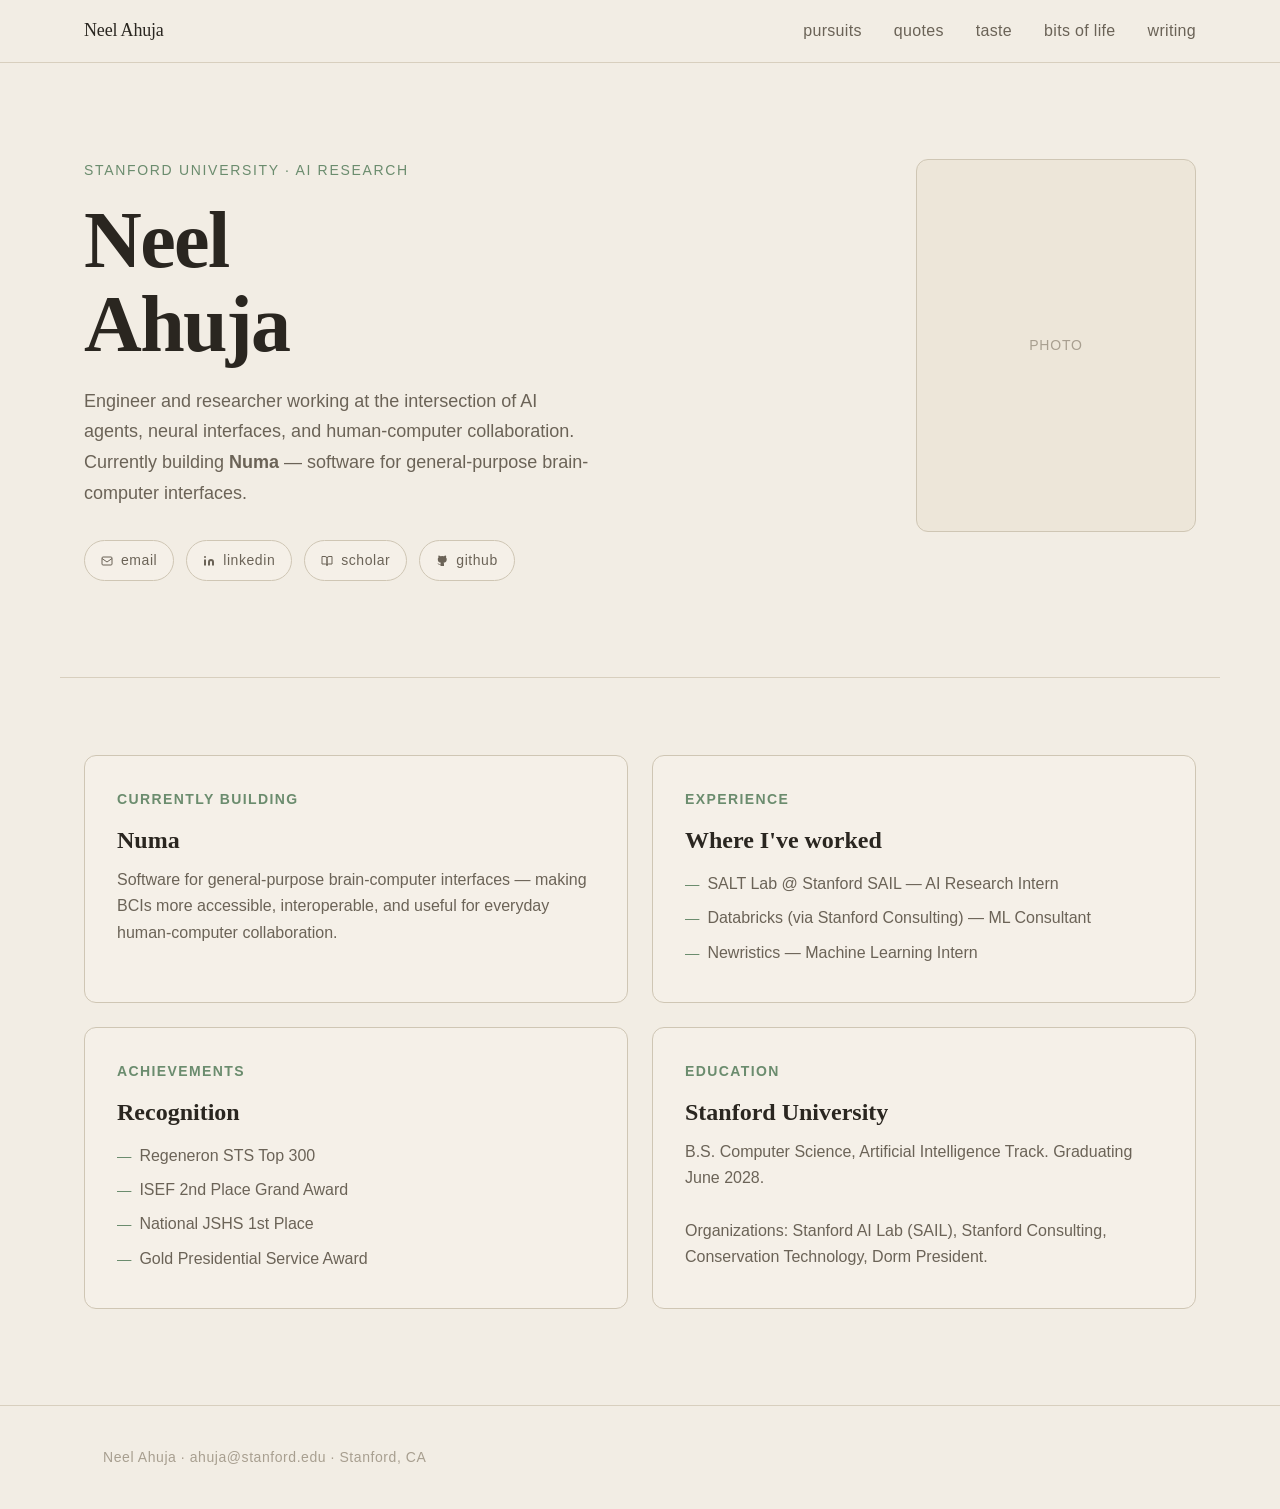
==== index.html @ 6a41023c "Initial commit" ====
<!DOCTYPE html>
<html lang="en">
<head>
  <meta charset="UTF-8" />
  <meta name="viewport" content="width=device-width, initial-scale=1.0" />
  <title>Neel Ahuja</title>
  <meta name="description" content="Neel Ahuja — AI researcher and engineer at Stanford. Building Numa, software for general-purpose BCIs." />
  <meta property="og:title" content="Neel Ahuja" />
  <meta property="og:description" content="AI researcher at Stanford. Building Numa." />
  <meta property="og:type" content="website" />
  <link rel="stylesheet" href="style.css" />
  <link rel="icon" href="data:image/svg+xml,<svg xmlns='http://www.w3.org/2000/svg' viewBox='0 0 32 32'><rect width='32' height='32' rx='6' fill='%236b8c6e'/><text x='16' y='22' text-anchor='middle' font-size='18' font-family='Georgia,serif' fill='white' font-weight='700'>N</text></svg>" />
</head>
<body>

<!-- NAV -->
<nav class="site-nav" id="site-nav">
  <div class="nav-inner">
    <a href="index.html" class="nav-logo">Neel Ahuja</a>
    <button class="nav-toggle" id="nav-toggle" aria-label="Toggle menu">
      <span></span><span></span><span></span>
    </button>
    <ul class="nav-links" id="nav-links">
      <li><a href="pursuits.html">pursuits</a></li>
      <li><a href="quotes.html">quotes</a></li>
      <li><a href="taste.html">taste</a></li>
      <li><a href="bits.html">bits of life</a></li>
      <li><a href="writing.html">writing</a></li>
    </ul>
  </div>
</nav>

<!-- HERO -->
<section class="home-hero">
  <div class="home-hero-inner">
    <!-- Left: text -->
    <div class="home-intro">
      <p class="home-intro-label">Stanford University · AI Research</p>
      <h1 class="home-name">Neel<br>Ahuja</h1>
      <p class="home-tagline">
        Engineer and researcher working at the intersection of AI agents, neural interfaces, and human-computer collaboration. Currently building <strong>Numa</strong> — software for general-purpose brain-computer interfaces.
      </p>
      <div class="home-links">
        <a href="mailto:ahuja@stanford.edu" class="home-link-pill">
          <svg width="12" height="12" viewBox="0 0 24 24" fill="none" stroke="currentColor" stroke-width="2"><rect x="2" y="4" width="20" height="16" rx="2"/><path d="m22 7-10 7L2 7"/></svg>
          email
        </a>
        <a href="https://www.linkedin.com/in/neel-ahuja-7161ba1ab/" target="_blank" rel="noopener" class="home-link-pill">
          <svg width="12" height="12" viewBox="0 0 24 24" fill="currentColor"><path d="M16 8a6 6 0 0 1 6 6v7h-4v-7a2 2 0 0 0-2-2 2 2 0 0 0-2 2v7h-4v-7a6 6 0 0 1 6-6z"/><rect x="2" y="9" width="4" height="12"/><circle cx="4" cy="4" r="2"/></svg>
          linkedin
        </a>
        <a href="https://scholar.google.com/citations?user=HmP7D2EAAAAJ&hl=en&oi=sra" target="_blank" rel="noopener" class="home-link-pill">
          <svg width="12" height="12" viewBox="0 0 24 24" fill="none" stroke="currentColor" stroke-width="2"><path d="M2 3h6a4 4 0 0 1 4 4v14a3 3 0 0 0-3-3H2z"/><path d="M22 3h-6a4 4 0 0 0-4 4v14a3 3 0 0 1 3-3h7z"/></svg>
          scholar
        </a>
        <a href="https://github.com/neelTheCoder" target="_blank" rel="noopener" class="home-link-pill">
          <svg width="12" height="12" viewBox="0 0 24 24" fill="currentColor"><path d="M9 19c-5 1.5-5-2.5-7-3m14 6v-3.87a3.37 3.37 0 0 0-.94-2.61c3.14-.35 6.44-1.54 6.44-7A5.44 5.44 0 0 0 20 4.77 5.07 5.07 0 0 0 19.91 1S18.73.65 16 2.48a13.38 13.38 0 0 0-7 0C6.27.65 5.09 1 5.09 1A5.07 5.07 0 0 0 5 4.77a5.44 5.44 0 0 0-1.5 3.78c0 5.42 3.3 6.61 6.44 7A3.37 3.37 0 0 0 9 18.13V22"/></svg>
          github
        </a>
      </div>
    </div>

    <!-- Right: photo -->
    <div class="home-photo-wrap">
      <div class="home-photo-frame">
        <span>photo</span>
      </div>
    </div>
  </div>
</section>

<hr class="section-divider" />

<!-- QUICK CARDS -->
<div class="home-sections">
  <div class="home-section-card">
    <p class="home-card-label">Currently building</p>
    <h2 class="home-card-title">Numa</h2>
    <p class="home-card-body">
      Software for general-purpose brain-computer interfaces — making BCIs more accessible, interoperable, and useful for everyday human-computer collaboration.
    </p>
  </div>

  <div class="home-section-card">
    <p class="home-card-label">Experience</p>
    <h2 class="home-card-title">Where I've worked</h2>
    <div class="home-card-body">
      <ul>
        <li>SALT Lab @ Stanford SAIL — AI Research Intern</li>
        <li>Databricks (via Stanford Consulting) — ML Consultant</li>
        <li>Newristics — Machine Learning Intern</li>
      </ul>
    </div>
  </div>

  <div class="home-section-card">
    <p class="home-card-label">Achievements</p>
    <h2 class="home-card-title">Recognition</h2>
    <div class="home-card-body">
      <ul>
        <li>Regeneron STS Top 300</li>
        <li>ISEF 2nd Place Grand Award</li>
        <li>National JSHS 1st Place</li>
        <li>Gold Presidential Service Award</li>
      </ul>
    </div>
  </div>

  <div class="home-section-card">
    <p class="home-card-label">Education</p>
    <h2 class="home-card-title">Stanford University</h2>
    <p class="home-card-body">
      B.S. Computer Science, Artificial Intelligence Track. Graduating June 2028.<br><br>
      Organizations: Stanford AI Lab (SAIL), Stanford Consulting, Conservation Technology, Dorm President.
    </p>
  </div>
</div>

<!-- FOOTER -->
<footer class="site-footer">
  <p>Neel Ahuja · ahuja@stanford.edu · Stanford, CA</p>
</footer>

<script>
  // Nav scroll behavior
  const nav = document.getElementById('site-nav');
  window.addEventListener('scroll', () => {
    nav.classList.toggle('site-nav--scrolled', window.scrollY > 10);
  });

  // Mobile toggle
  const toggle = document.getElementById('nav-toggle');
  const links  = document.getElementById('nav-links');
  toggle.addEventListener('click', () => links.classList.toggle('open'));

  // Active nav link
  document.querySelectorAll('.nav-links a').forEach(link => {
    if (link.href === window.location.href) link.classList.add('active');
  });
</script>
<script data-pplx-inline-edit>
(function(){
  if(window===window.top)return;
  function inlineAll(orig,clone){
    if(orig.nodeType!==1)return;
    try{
      var cs=getComputedStyle(orig);
      var t='';
      for(var i=0;i<cs.length;i++){t+=cs[i]+':'+cs.getPropertyValue(cs[i])+';';}
      clone.style.cssText=t;
    }catch(e){}
    var oc=orig.children,cc=clone.children;
    for(var j=0;j<oc.length&&j<cc.length;j++){inlineAll(oc[j],cc[j]);}
  }
  function stripExternal(clone){
    var imgs=clone.querySelectorAll('img');
    for(var i=0;i<imgs.length;i++){
      var s=imgs[i].getAttribute('src');
      if(s&&!s.startsWith('data:'))imgs[i].removeAttribute('src');
    }
    var all=clone.querySelectorAll('*');
    for(var i=0;i<all.length;i++){
      var st=all[i].style.cssText;
      if(st&&st.indexOf('url(')>=0){
        all[i].style.cssText=st.replace(/url\(["']?(?!data:)[^)"']*["']?\)/gi,'none');
      }
    }
  }
  window.addEventListener('message',function(e){
    if(!e.data||e.data.type!=='INLINE_EDIT_CAPTURE_REQUEST')return;
    var scrollX=window.scrollX||window.pageXOffset||0;
    var scrollY=window.scrollY||window.pageYOffset||0;
    var w=window.innerWidth,h=window.innerHeight;
    try{
      var clone=document.documentElement.cloneNode(true);
      var rm=clone.querySelectorAll('script,link[rel="stylesheet"],style');
      for(var i=0;i<rm.length;i++){rm[i].remove();}
      inlineAll(document.documentElement,clone);
      stripExternal(clone);
      var html=new XMLSerializer().serializeToString(clone);
      var svg='<svg xmlns="http://www.w3.org/2000/svg" width="'+w+'" height="'+h+'">'
        +'<foreignObject width="100%" height="100%">'
        +'<div xmlns="http://www.w3.org/1999/xhtml" style="width:'+w+'px;height:'+h+'px;overflow:hidden">'
        +'<div style="transform:translate(-'+scrollX+'px,-'+scrollY+'px);transform-origin:top left">'
        +html+'</div></div></foreignObject></svg>';
      var svgUrl='data:image/svg+xml;charset=utf-8,'+encodeURIComponent(svg);
      var img=new Image();
      img.onload=function(){
        var c=document.createElement('canvas');c.width=w;c.height=h;
        c.getContext('2d').drawImage(img,0,0);
        window.parent.postMessage({type:'INLINE_EDIT_SCREENSHOT_RESULT',dataUrl:c.toDataURL('image/png'),scrollX:scrollX,scrollY:scrollY},'*');
      };
      img.onerror=function(){
        window.parent.postMessage({type:'INLINE_EDIT_SCREENSHOT_RESULT',dataUrl:null,scrollX:scrollX,scrollY:scrollY},'*');
      };
      img.src=svgUrl;
    }catch(err){
      window.parent.postMessage({type:'INLINE_EDIT_SCREENSHOT_RESULT',dataUrl:null,scrollX:scrollX,scrollY:scrollY},'*');
    }
  });
})();
</script></body>
</html>
---- style.css ----
/* ─── FONTS ─────────────────────────────────────────────────────────── */
@import url('https://api.fontshare.com/v2/css?f[]=zodiak@400,500,700&f[]=satoshi@300,400,500,600&display=swap');

/* ─── DESIGN TOKENS ──────────────────────────────────────────────────── */
:root {
  /* Type scale */
  --text-xs:   clamp(0.75rem,  0.7rem  + 0.25vw, 0.875rem);
  --text-sm:   clamp(0.875rem, 0.8rem  + 0.35vw, 1rem);
  --text-base: clamp(1rem,     0.95rem + 0.25vw, 1.125rem);
  --text-lg:   clamp(1.125rem, 1rem    + 0.75vw, 1.5rem);
  --text-xl:   clamp(1.5rem,   1.2rem  + 1.25vw, 2.25rem);
  --text-2xl:  clamp(2rem,     1.2rem  + 2.5vw,  3.5rem);
  --text-hero: clamp(2.5rem,   1rem    + 5vw,     5.5rem);

  /* Spacing */
  --space-1:  0.25rem;
  --space-2:  0.5rem;
  --space-3:  0.75rem;
  --space-4:  1rem;
  --space-5:  1.25rem;
  --space-6:  1.5rem;
  --space-8:  2rem;
  --space-10: 2.5rem;
  --space-12: 3rem;
  --space-16: 4rem;
  --space-20: 5rem;
  --space-24: 6rem;

  /* Radius */
  --radius-sm: 0.375rem;
  --radius-md: 0.5rem;
  --radius-lg: 0.75rem;
  --radius-full: 9999px;

  /* Transitions */
  --transition: 180ms cubic-bezier(0.16, 1, 0.3, 1);

  /* Content widths */
  --content-narrow:  640px;
  --content-default: 920px;
  --content-wide:    1160px;

  /* Fonts */
  --font-display: 'Zodiak', 'Georgia', serif;
  --font-body:    'Satoshi', 'Helvetica Neue', sans-serif;

  /* ── PALETTE: Tan + Sage ──────────────────────────────────────────── */
  /* Backgrounds */
  --color-bg:               #f2ede4;   /* warm tan parchment */
  --color-surface:          #f5f0e8;
  --color-surface-2:        #f8f4ee;
  --color-surface-offset:   #ede6d9;
  --color-divider:          #d8cfbe;
  --color-border:           #cfc6b4;

  /* Text */
  --color-text:             #2a2620;
  --color-text-muted:       #6b6357;
  --color-text-faint:       #a89f90;
  --color-text-inverse:     #f5f0e8;

  /* Primary accent: sage green */
  --color-primary:          #6b8c6e;
  --color-primary-hover:    #526b55;
  --color-primary-active:   #3d5240;
  --color-primary-highlight:#d4e0d5;
  --color-primary-subtle:   #e8efe8;

  /* Shadows */
  --shadow-sm: 0 1px 2px  rgba(42, 38, 32, 0.06);
  --shadow-md: 0 4px 12px rgba(42, 38, 32, 0.08);
  --shadow-lg: 0 12px 32px rgba(42, 38, 32, 0.12);
}

/* ─── BASE RESET ─────────────────────────────────────────────────────── */
*, *::before, *::after {
  box-sizing: border-box;
  margin: 0;
  padding: 0;
}

html {
  -webkit-font-smoothing: antialiased;
  -moz-osx-font-smoothing: grayscale;
  text-rendering: optimizeLegibility;
  scroll-behavior: smooth;
  scroll-padding-top: var(--space-16);
}

body {
  min-height: 100dvh;
  line-height: 1.65;
  font-family: var(--font-body);
  font-size: var(--text-base);
  color: var(--color-text);
  background-color: var(--color-bg);
}

img, picture, video, canvas, svg {
  display: block;
  max-width: 100%;
  height: auto;
}

ul[role='list'], ol[role='list'] { list-style: none; }

input, button, textarea, select { font: inherit; color: inherit; }

h1, h2, h3, h4, h5, h6 {
  text-wrap: balance;
  line-height: 1.15;
  font-family: var(--font-display);
}

p, li, figcaption {
  text-wrap: pretty;
  max-width: 68ch;
}

::selection {
  background: rgba(107, 140, 110, 0.2);
  color: var(--color-text);
}

:focus-visible {
  outline: 2px solid var(--color-primary);
  outline-offset: 3px;
  border-radius: var(--radius-sm);
}

@media (prefers-reduced-motion: reduce) {
  *, *::before, *::after {
    animation-duration: 0.01ms !important;
    transition-duration: 0.01ms !important;
    scroll-behavior: auto !important;
  }
}

button { cursor: pointer; background: none; border: none; }
a { color: inherit; text-decoration: none; }
a:hover { color: var(--color-primary); }

/* ─── LAYOUT HELPERS ─────────────────────────────────────────────────── */
.container {
  width: 100%;
  max-width: var(--content-default);
  margin-inline: auto;
  padding-inline: var(--space-6);
}

.container--narrow {
  max-width: var(--content-narrow);
}

.container--wide {
  max-width: var(--content-wide);
}

/* ─── NAV ─────────────────────────────────────────────────────────────── */
.site-nav {
  position: sticky;
  top: 0;
  z-index: 50;
  background: rgba(242, 237, 228, 0.88);
  backdrop-filter: blur(14px);
  -webkit-backdrop-filter: blur(14px);
  border-bottom: 1px solid var(--color-divider);
  transition: box-shadow var(--transition);
}

.site-nav--scrolled {
  box-shadow: var(--shadow-sm);
}

.nav-inner {
  display: flex;
  align-items: center;
  justify-content: space-between;
  padding-block: var(--space-4);
  max-width: var(--content-wide);
  margin-inline: auto;
  padding-inline: var(--space-6);
}

.nav-logo {
  font-family: var(--font-display);
  font-size: var(--text-base);
  font-weight: 500;
  letter-spacing: -0.01em;
  color: var(--color-text);
  transition: color var(--transition);
}

.nav-logo:hover { color: var(--color-primary); }

.nav-links {
  display: flex;
  align-items: center;
  gap: var(--space-8);
  list-style: none;
}

.nav-links a {
  font-size: var(--text-sm);
  font-weight: 500;
  color: var(--color-text-muted);
  letter-spacing: 0.02em;
  text-transform: lowercase;
  transition: color var(--transition);
  position: relative;
}

.nav-links a::after {
  content: '';
  position: absolute;
  bottom: -2px;
  left: 0;
  width: 0;
  height: 1px;
  background: var(--color-primary);
  transition: width var(--transition);
}

.nav-links a:hover,
.nav-links a.active {
  color: var(--color-primary);
}

.nav-links a:hover::after,
.nav-links a.active::after {
  width: 100%;
}

/* Hamburger mobile */
.nav-toggle {
  display: none;
  flex-direction: column;
  gap: 5px;
  padding: var(--space-2);
  color: var(--color-text);
}

.nav-toggle span {
  display: block;
  width: 22px;
  height: 1.5px;
  background: currentColor;
  transition: transform var(--transition), opacity var(--transition);
}

@media (max-width: 640px) {
  .nav-toggle { display: flex; }
  .nav-links {
    display: none;
    position: absolute;
    top: 100%;
    left: 0;
    right: 0;
    flex-direction: column;
    gap: 0;
    background: var(--color-surface);
    border-bottom: 1px solid var(--color-divider);
    padding: var(--space-4) var(--space-6);
  }
  .nav-links.open { display: flex; }
  .nav-links li { padding-block: var(--space-3); }
  .nav-links a::after { display: none; }
}

/* ─── PAGE WRAPPER ───────────────────────────────────────────────────── */
.page-content {
  padding-block: clamp(var(--space-12), 8vw, var(--space-24));
}

/* ─── FOOTER ─────────────────────────────────────────────────────────── */
.site-footer {
  border-top: 1px solid var(--color-divider);
  padding-block: var(--space-10);
  text-align: center;
  font-size: var(--text-xs);
  color: var(--color-text-faint);
  letter-spacing: 0.04em;
}

/* ─── HOME PAGE ──────────────────────────────────────────────────────── */
.home-hero {
  padding-block: clamp(var(--space-16), 10vw, var(--space-24));
}

.home-hero-inner {
  display: grid;
  grid-template-columns: 1fr 280px;
  gap: var(--space-16);
  align-items: start;
  max-width: var(--content-wide);
  margin-inline: auto;
  padding-inline: var(--space-6);
}

.home-intro-label {
  font-size: var(--text-xs);
  font-weight: 500;
  letter-spacing: 0.12em;
  text-transform: uppercase;
  color: var(--color-primary);
  margin-bottom: var(--space-4);
}

.home-name {
  font-size: var(--text-hero);
  font-weight: 700;
  font-family: var(--font-display);
  letter-spacing: -0.02em;
  color: var(--color-text);
  margin-bottom: var(--space-5);
  line-height: 1.05;
}

.home-tagline {
  font-size: var(--text-base);
  color: var(--color-text-muted);
  max-width: 52ch;
  line-height: 1.7;
  margin-bottom: var(--space-8);
}

.home-links {
  display: flex;
  flex-wrap: wrap;
  gap: var(--space-3);
}

.home-link-pill {
  display: inline-flex;
  align-items: center;
  gap: var(--space-2);
  font-size: var(--text-xs);
  font-weight: 500;
  letter-spacing: 0.04em;
  padding: var(--space-2) var(--space-4);
  border: 1px solid var(--color-border);
  border-radius: var(--radius-full);
  background: var(--color-surface);
  color: var(--color-text-muted);
  transition: all var(--transition);
}

.home-link-pill:hover {
  background: var(--color-primary-subtle);
  border-color: var(--color-primary);
  color: var(--color-primary);
}

.home-photo-wrap {
  position: relative;
}

.home-photo-frame {
  width: 100%;
  aspect-ratio: 3/4;
  background: var(--color-surface-offset);
  border: 1px solid var(--color-border);
  border-radius: var(--radius-lg);
  display: flex;
  align-items: center;
  justify-content: center;
  color: var(--color-text-faint);
  font-size: var(--text-xs);
  letter-spacing: 0.06em;
  text-transform: uppercase;
  overflow: hidden;
}

.home-photo-frame img {
  width: 100%;
  height: 100%;
  object-fit: cover;
}

/* Home lower sections */
.home-sections {
  max-width: var(--content-wide);
  margin-inline: auto;
  padding-inline: var(--space-6);
  padding-bottom: clamp(var(--space-12), 8vw, var(--space-24));
  display: grid;
  grid-template-columns: 1fr 1fr;
  gap: var(--space-6);
}

.home-section-card {
  background: var(--color-surface);
  border: 1px solid var(--color-border);
  border-radius: var(--radius-lg);
  padding: var(--space-8);
  transition: box-shadow var(--transition), transform var(--transition);
}

.home-section-card:hover {
  box-shadow: var(--shadow-md);
  transform: translateY(-2px);
}

.home-card-label {
  font-size: var(--text-xs);
  font-weight: 600;
  letter-spacing: 0.1em;
  text-transform: uppercase;
  color: var(--color-primary);
  margin-bottom: var(--space-4);
}

.home-card-title {
  font-family: var(--font-display);
  font-size: var(--text-lg);
  font-weight: 600;
  margin-bottom: var(--space-3);
  color: var(--color-text);
}

.home-card-body {
  font-size: var(--text-sm);
  color: var(--color-text-muted);
  line-height: 1.65;
}

.home-card-body ul {
  list-style: none;
  padding: 0;
}

.home-card-body li {
  padding-block: var(--space-1);
  max-width: none;
}

.home-card-body li::before {
  content: '—';
  color: var(--color-primary);
  margin-right: var(--space-2);
  font-size: 0.9em;
}

/* Divider */
.section-divider {
  max-width: var(--content-wide);
  margin-inline: auto;
  padding-inline: var(--space-6);
  border: none;
  border-top: 1px solid var(--color-divider);
  margin-bottom: clamp(var(--space-12), 6vw, var(--space-20));
}

/* ─── PURSUITS PAGE ──────────────────────────────────────────────────── */
.pursuits-header {
  max-width: var(--content-default);
  margin-inline: auto;
  padding-inline: var(--space-6);
  margin-bottom: var(--space-12);
}

.page-label {
  font-size: var(--text-xs);
  font-weight: 600;
  letter-spacing: 0.12em;
  text-transform: uppercase;
  color: var(--color-primary);
  margin-bottom: var(--space-3);
}

.page-title {
  font-family: var(--font-display);
  font-size: var(--text-2xl);
  font-weight: 700;
  letter-spacing: -0.02em;
  color: var(--color-text);
  margin-bottom: var(--space-4);
}

.page-subtitle {
  font-size: var(--text-base);
  color: var(--color-text-muted);
  max-width: 56ch;
  line-height: 1.7;
}

.pursuits-list {
  max-width: var(--content-default);
  margin-inline: auto;
  padding-inline: var(--space-6);
  display: flex;
  flex-direction: column;
  gap: var(--space-10);
}

.pursuit-card {
  background: var(--color-surface);
  border: 1px solid var(--color-border);
  border-radius: var(--radius-lg);
  padding: var(--space-10);
  position: relative;
  overflow: hidden;
}

.pursuit-card::before {
  content: '';
  position: absolute;
  top: 0;
  left: 0;
  width: 3px;
  height: 100%;
  background: var(--color-primary);
  opacity: 0.6;
}

.pursuit-org {
  font-size: var(--text-xs);
  font-weight: 600;
  letter-spacing: 0.1em;
  text-transform: uppercase;
  color: var(--color-primary);
  margin-bottom: var(--space-2);
}

.pursuit-role {
  font-family: var(--font-display);
  font-size: var(--text-xl);
  font-weight: 600;
  color: var(--color-text);
  margin-bottom: var(--space-2);
}

.pursuit-meta {
  font-size: var(--text-xs);
  color: var(--color-text-faint);
  letter-spacing: 0.03em;
  margin-bottom: var(--space-6);
  display: flex;
  gap: var(--space-4);
  flex-wrap: wrap;
}

.pursuit-meta-tag {
  display: inline-flex;
  align-items: center;
  gap: var(--space-1);
  padding: 2px var(--space-3);
  background: var(--color-primary-subtle);
  border-radius: var(--radius-full);
  color: var(--color-primary);
  font-size: var(--text-xs);
  font-weight: 500;
}

.pursuit-bullets {
  list-style: none;
  padding: 0;
  display: flex;
  flex-direction: column;
  gap: var(--space-3);
}

.pursuit-bullets li {
  font-size: var(--text-sm);
  color: var(--color-text-muted);
  line-height: 1.7;
  padding-left: var(--space-5);
  position: relative;
  max-width: none;
}

.pursuit-bullets li::before {
  content: '→';
  position: absolute;
  left: 0;
  color: var(--color-primary);
  font-size: 0.85em;
}

/* Also building section */
.pursuit-building {
  background: var(--color-primary-subtle);
  border: 1px solid var(--color-primary-highlight);
}

.pursuit-building::before {
  background: var(--color-primary-active);
  opacity: 1;
}

/* ─── QUOTES PAGE ─────────────────────────────────────────────────────── */
.quotes-grid {
  max-width: var(--content-default);
  margin-inline: auto;
  padding-inline: var(--space-6);
  display: flex;
  flex-direction: column;
  gap: var(--space-10);
}

.quote-block {
  padding: var(--space-8) 0;
  border-bottom: 1px solid var(--color-divider);
}

.quote-block:last-child {
  border-bottom: none;
}

.quote-text {
  font-family: var(--font-display);
  font-size: var(--text-xl);
  font-weight: 500;
  line-height: 1.45;
  color: var(--color-text);
  margin-bottom: var(--space-4);
  font-style: italic;
}

.quote-attr {
  font-size: var(--text-sm);
  color: var(--color-text-muted);
  letter-spacing: 0.03em;
}

/* ─── TASTE PAGE ─────────────────────────────────────────────────────── */
.taste-content {
  max-width: var(--content-narrow);
  margin-inline: auto;
  padding-inline: var(--space-6);
}

.taste-list {
  list-style: none;
  padding: 0;
  display: flex;
  flex-direction: column;
  gap: var(--space-4);
}

.taste-list li {
  font-size: var(--text-base);
  color: var(--color-text-muted);
  line-height: 1.65;
  display: flex;
  align-items: baseline;
  gap: var(--space-3);
  max-width: none;
}

.taste-list li::before {
  content: '·';
  color: var(--color-primary);
  font-size: 1.4em;
  line-height: 1;
  flex-shrink: 0;
}

/* ─── BITS OF LIFE PAGE ─────────────────────────────────────────────── */
.bits-grid {
  max-width: var(--content-wide);
  margin-inline: auto;
  padding-inline: var(--space-6);
  display: grid;
  grid-template-columns: repeat(3, 1fr);
  gap: var(--space-4);
}

.bits-photo {
  aspect-ratio: 1;
  background: var(--color-surface-offset);
  border-radius: var(--radius-md);
  border: 1px solid var(--color-border);
  overflow: hidden;
  transition: transform var(--transition), box-shadow var(--transition);
}

.bits-photo:hover {
  transform: scale(1.01);
  box-shadow: var(--shadow-md);
}

.bits-photo img {
  width: 100%;
  height: 100%;
  object-fit: cover;
}

.bits-photo-placeholder {
  width: 100%;
  height: 100%;
  display: flex;
  align-items: center;
  justify-content: center;
  color: var(--color-text-faint);
  font-size: var(--text-xs);
  letter-spacing: 0.06em;
  text-transform: uppercase;
  background: var(--color-surface-offset);
}

.bits-photo.large {
  grid-column: span 2;
  aspect-ratio: 2;
}

/* ─── WRITING PAGE ─────────────────────────────────────────────────── */
.writing-list {
  max-width: var(--content-default);
  margin-inline: auto;
  padding-inline: var(--space-6);
  display: flex;
  flex-direction: column;
  gap: 0;
}

.writing-item {
  display: flex;
  align-items: baseline;
  justify-content: space-between;
  gap: var(--space-8);
  padding-block: var(--space-6);
  border-bottom: 1px solid var(--color-divider);
  cursor: pointer;
  transition: color var(--transition);
}

.writing-item:hover .writing-title { color: var(--color-primary); }

.writing-title {
  font-family: var(--font-display);
  font-size: var(--text-lg);
  font-weight: 500;
  color: var(--color-text);
  transition: color var(--transition);
}

.writing-meta {
  font-size: var(--text-xs);
  color: var(--color-text-faint);
  white-space: nowrap;
  letter-spacing: 0.04em;
}

/* Article view */
.article-content {
  max-width: var(--content-narrow);
  margin-inline: auto;
  padding-inline: var(--space-6);
}

.article-header {
  margin-bottom: var(--space-12);
}

.article-title {
  font-family: var(--font-display);
  font-size: var(--text-2xl);
  font-weight: 700;
  letter-spacing: -0.02em;
  margin-bottom: var(--space-4);
  line-height: 1.15;
}

.article-meta {
  font-size: var(--text-xs);
  color: var(--color-text-faint);
  letter-spacing: 0.04em;
}

.article-body {
  font-size: var(--text-base);
  line-height: 1.8;
  color: var(--color-text-muted);
}

.article-body p { margin-bottom: var(--space-6); }
.article-body h2 {
  font-family: var(--font-display);
  font-size: var(--text-lg);
  font-weight: 600;
  color: var(--color-text);
  margin-top: var(--space-10);
  margin-bottom: var(--space-4);
}

.article-back {
  display: inline-flex;
  align-items: center;
  gap: var(--space-2);
  font-size: var(--text-sm);
  color: var(--color-text-muted);
  margin-bottom: var(--space-8);
  transition: color var(--transition);
}

.article-back:hover { color: var(--color-primary); }

/* ─── RESPONSIVE ─────────────────────────────────────────────────────── */
@media (max-width: 800px) {
  .home-hero-inner {
    grid-template-columns: 1fr;
    gap: var(--space-10);
  }
  .home-photo-wrap { order: -1; }
  .home-photo-frame {
    width: 160px;
    aspect-ratio: 1;
    border-radius: var(--radius-full);
    margin-inline: auto;
  }
  .home-sections {
    grid-template-columns: 1fr;
  }
  .bits-grid {
    grid-template-columns: repeat(2, 1fr);
  }
  .bits-photo.large {
    grid-column: span 2;
  }
}

@media (max-width: 480px) {
  .bits-grid {
    grid-template-columns: 1fr 1fr;
    gap: var(--space-3);
  }
  .writing-item {
    flex-direction: column;
    gap: var(--space-2);
  }
}
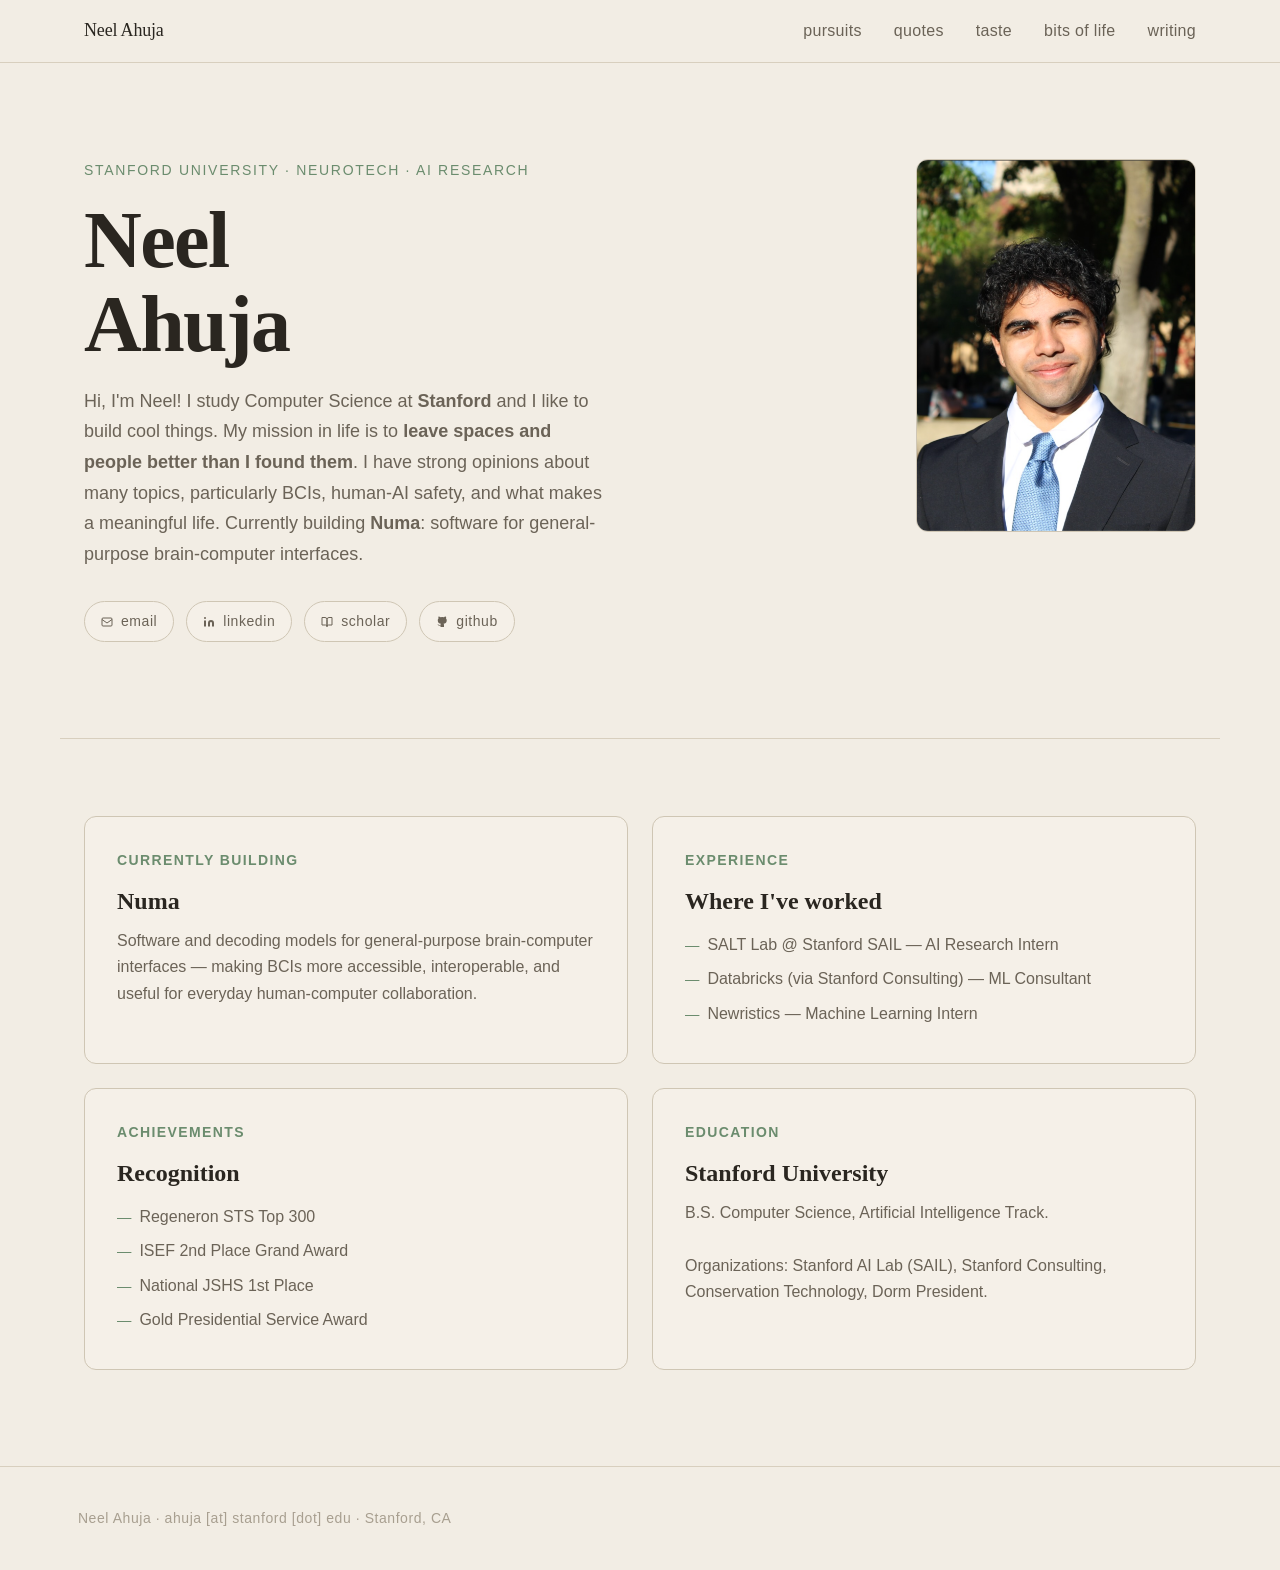
==== commit f50beae8: "update website" ====
--- a/index.html
+++ b/index.html
@@ -35,10 +35,10 @@
   <div class="home-hero-inner">
     <!-- Left: text -->
     <div class="home-intro">
-      <p class="home-intro-label">Stanford University · AI Research</p>
+      <p class="home-intro-label">Stanford University · Neurotech · AI Research</p>
       <h1 class="home-name">Neel<br>Ahuja</h1>
       <p class="home-tagline">
-        Engineer and researcher working at the intersection of AI agents, neural interfaces, and human-computer collaboration. Currently building <strong>Numa</strong> — software for general-purpose brain-computer interfaces.
+        Hi, I'm Neel! I study Computer Science at <strong>Stanford</strong> and I like to build cool things. My mission in life is to <strong>leave spaces and people better than I found them</strong>. I have strong opinions about many topics, particularly BCIs, human-AI safety, and what makes a meaningful life. Currently building <strong>Numa</strong>: software for general-purpose brain-computer interfaces.
       </p>
       <div class="home-links">
         <a href="mailto:ahuja@stanford.edu" class="home-link-pill">
@@ -63,7 +63,14 @@
     <!-- Right: photo -->
     <div class="home-photo-wrap">
       <div class="home-photo-frame">
-        <span>photo</span>
+        <img
+          src="headshot.png"
+          alt="Neel Ahuja"
+          width="300"
+          height="300"
+          loading="eager"
+          style="width: 100%; height: 100%; object-fit: cover; display: block;"
+        />
       </div>
     </div>
   </div>
@@ -77,7 +84,7 @@
     <p class="home-card-label">Currently building</p>
     <h2 class="home-card-title">Numa</h2>
     <p class="home-card-body">
-      Software for general-purpose brain-computer interfaces — making BCIs more accessible, interoperable, and useful for everyday human-computer collaboration.
+      Software and decoding models for general-purpose brain-computer interfaces — making BCIs more accessible, interoperable, and useful for everyday human-computer collaboration.
     </p>
   </div>
 
@@ -110,7 +117,7 @@
     <p class="home-card-label">Education</p>
     <h2 class="home-card-title">Stanford University</h2>
     <p class="home-card-body">
-      B.S. Computer Science, Artificial Intelligence Track. Graduating June 2028.<br><br>
+      B.S. Computer Science, Artificial Intelligence Track.<br><br>
       Organizations: Stanford AI Lab (SAIL), Stanford Consulting, Conservation Technology, Dorm President.
     </p>
   </div>
@@ -118,7 +125,7 @@
 
 <!-- FOOTER -->
 <footer class="site-footer">
-  <p>Neel Ahuja · ahuja@stanford.edu · Stanford, CA</p>
+  <p>Neel Ahuja · ahuja [at] stanford [dot] edu · Stanford, CA</p>
 </footer>
 
 <script>
--- a/style.css
+++ b/style.css
@@ -456,7 +456,7 @@
   max-width: var(--content-default);
   margin-inline: auto;
   padding-inline: var(--space-6);
-  margin-bottom: var(--space-12);
+  margin-bottom: var(--space-10);
 }
 
 .page-label {
@@ -625,9 +625,13 @@
 
 /* ─── TASTE PAGE ─────────────────────────────────────────────────────── */
 .taste-content {
-  max-width: var(--content-narrow);
-  margin-inline: auto;
-  padding-inline: var(--space-6);
+  max-width: var(--content-default);
+  margin-inline: auto;
+  padding-inline: var(--space-8);
+}
+
+.taste-page .pursuits-header {
+  margin-bottom: var(--space-4);
 }
 
 .taste-list {
@@ -635,7 +639,7 @@
   padding: 0;
   display: flex;
   flex-direction: column;
-  gap: var(--space-4);
+  gap: var(--space-3);
 }
 
 .taste-list li {
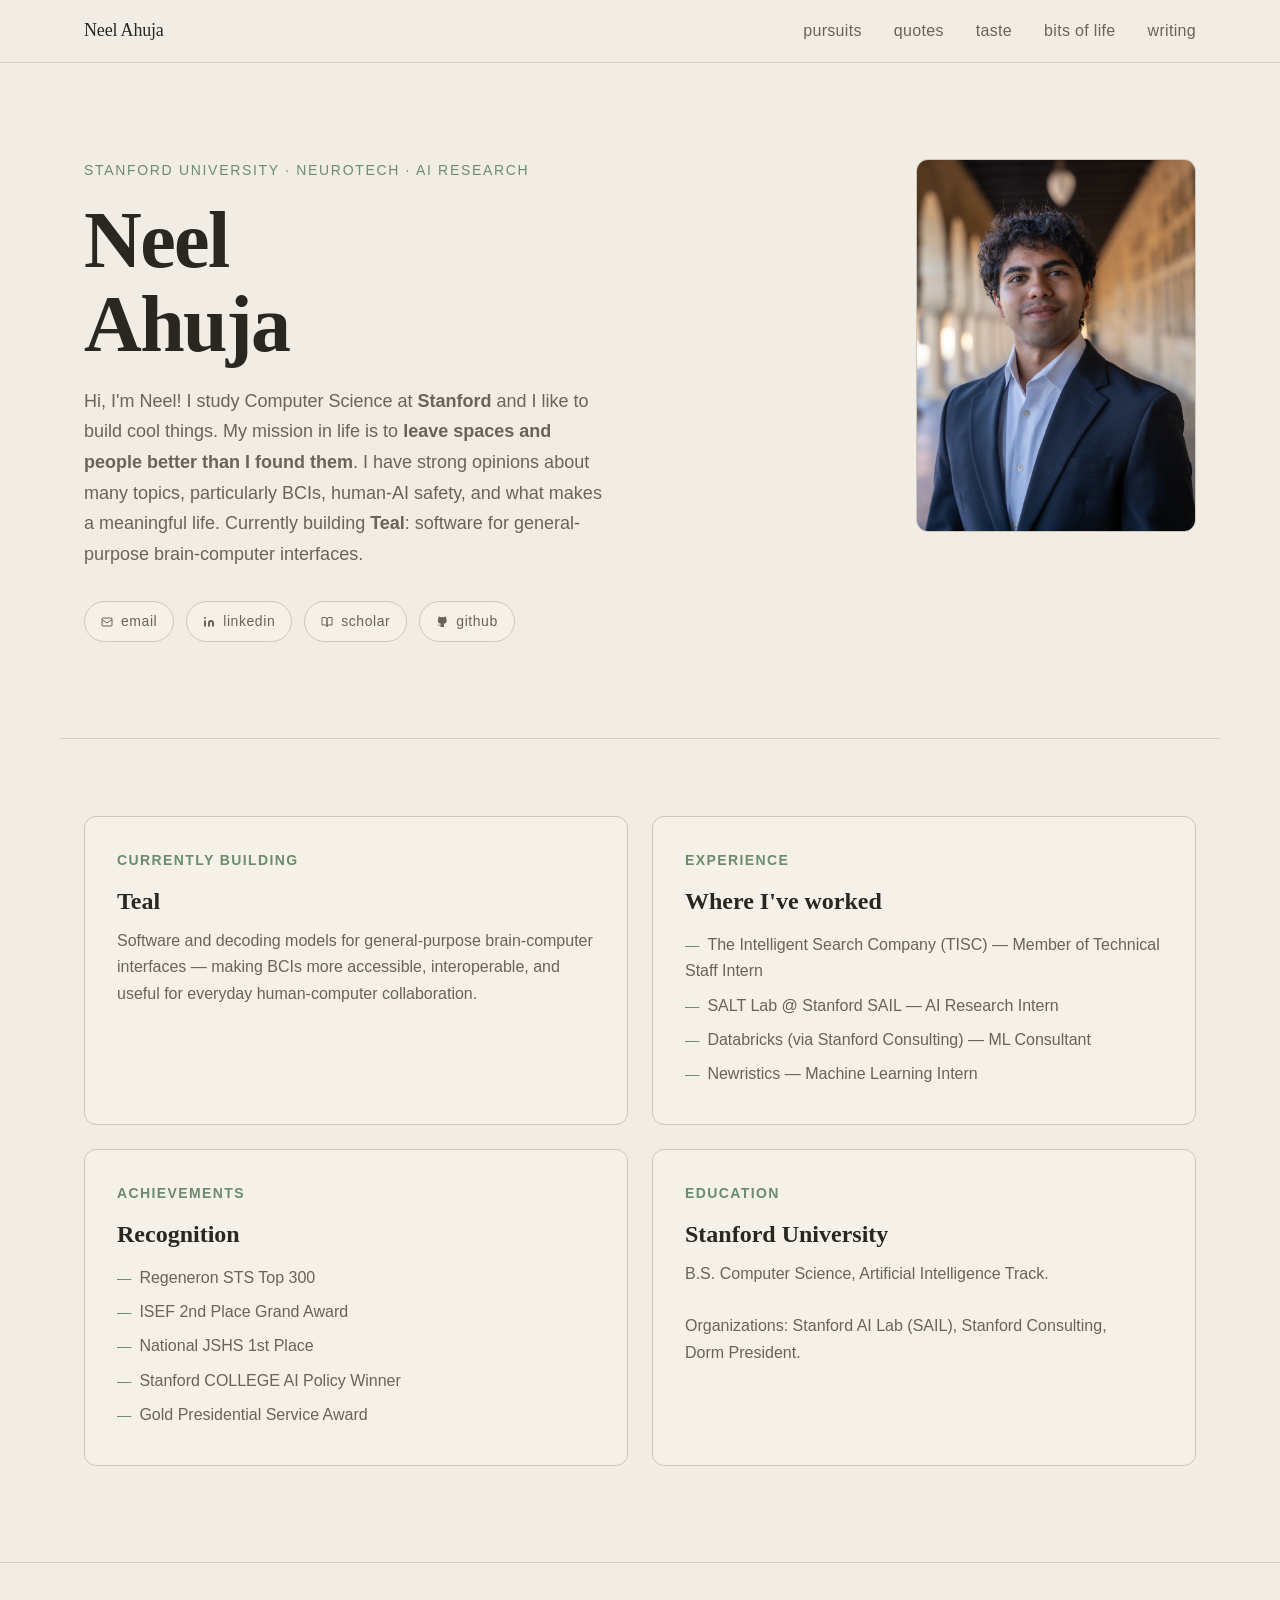
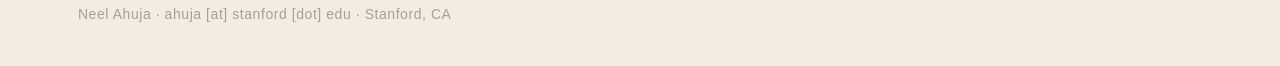
==== commit d189f203: "Add TISC, rename Numa to Teal, update recognition and organizations - Add The Intelligent Search Com" ====
--- a/index.html
+++ b/index.html
@@ -4,9 +4,9 @@
   <meta charset="UTF-8" />
   <meta name="viewport" content="width=device-width, initial-scale=1.0" />
   <title>Neel Ahuja</title>
-  <meta name="description" content="Neel Ahuja — AI researcher and engineer at Stanford. Building Numa, software for general-purpose BCIs." />
+  <meta name="description" content="Neel Ahuja — AI researcher and engineer at Stanford. Building Teal, software for general-purpose BCIs." />
   <meta property="og:title" content="Neel Ahuja" />
-  <meta property="og:description" content="AI researcher at Stanford. Building Numa." />
+  <meta property="og:description" content="AI researcher at Stanford. Building Teal." />
   <meta property="og:type" content="website" />
   <link rel="stylesheet" href="style.css" />
   <link rel="icon" href="data:image/svg+xml,<svg xmlns='http://www.w3.org/2000/svg' viewBox='0 0 32 32'><rect width='32' height='32' rx='6' fill='%236b8c6e'/><text x='16' y='22' text-anchor='middle' font-size='18' font-family='Georgia,serif' fill='white' font-weight='700'>N</text></svg>" />
@@ -38,7 +38,7 @@
       <p class="home-intro-label">Stanford University · Neurotech · AI Research</p>
       <h1 class="home-name">Neel<br>Ahuja</h1>
       <p class="home-tagline">
-        Hi, I'm Neel! I study Computer Science at <strong>Stanford</strong> and I like to build cool things. My mission in life is to <strong>leave spaces and people better than I found them</strong>. I have strong opinions about many topics, particularly BCIs, human-AI safety, and what makes a meaningful life. Currently building <strong>Numa</strong>: software for general-purpose brain-computer interfaces.
+        Hi, I'm Neel! I study Computer Science at <strong>Stanford</strong> and I like to build cool things. My mission in life is to <strong>leave spaces and people better than I found them</strong>. I have strong opinions about many topics, particularly BCIs, human-AI safety, and what makes a meaningful life. Currently building <strong>Teal</strong>: software for general-purpose brain-computer interfaces.
       </p>
       <div class="home-links">
         <a href="mailto:ahuja@stanford.edu" class="home-link-pill">
@@ -82,7 +82,7 @@
 <div class="home-sections">
   <div class="home-section-card">
     <p class="home-card-label">Currently building</p>
-    <h2 class="home-card-title">Numa</h2>
+    <h2 class="home-card-title">Teal</h2>
     <p class="home-card-body">
       Software and decoding models for general-purpose brain-computer interfaces — making BCIs more accessible, interoperable, and useful for everyday human-computer collaboration.
     </p>
@@ -93,6 +93,7 @@
     <h2 class="home-card-title">Where I've worked</h2>
     <div class="home-card-body">
       <ul>
+        <li>The Intelligent Search Company (TISC) — Member of Technical Staff Intern</li>
         <li>SALT Lab @ Stanford SAIL — AI Research Intern</li>
         <li>Databricks (via Stanford Consulting) — ML Consultant</li>
         <li>Newristics — Machine Learning Intern</li>
@@ -108,6 +109,7 @@
         <li>Regeneron STS Top 300</li>
         <li>ISEF 2nd Place Grand Award</li>
         <li>National JSHS 1st Place</li>
+        <li>Stanford COLLEGE AI Policy Winner</li>
         <li>Gold Presidential Service Award</li>
       </ul>
     </div>
@@ -118,7 +120,7 @@
     <h2 class="home-card-title">Stanford University</h2>
     <p class="home-card-body">
       B.S. Computer Science, Artificial Intelligence Track.<br><br>
-      Organizations: Stanford AI Lab (SAIL), Stanford Consulting, Conservation Technology, Dorm President.
+      Organizations: Stanford AI Lab (SAIL), Stanford Consulting, Dorm President.
     </p>
   </div>
 </div>
